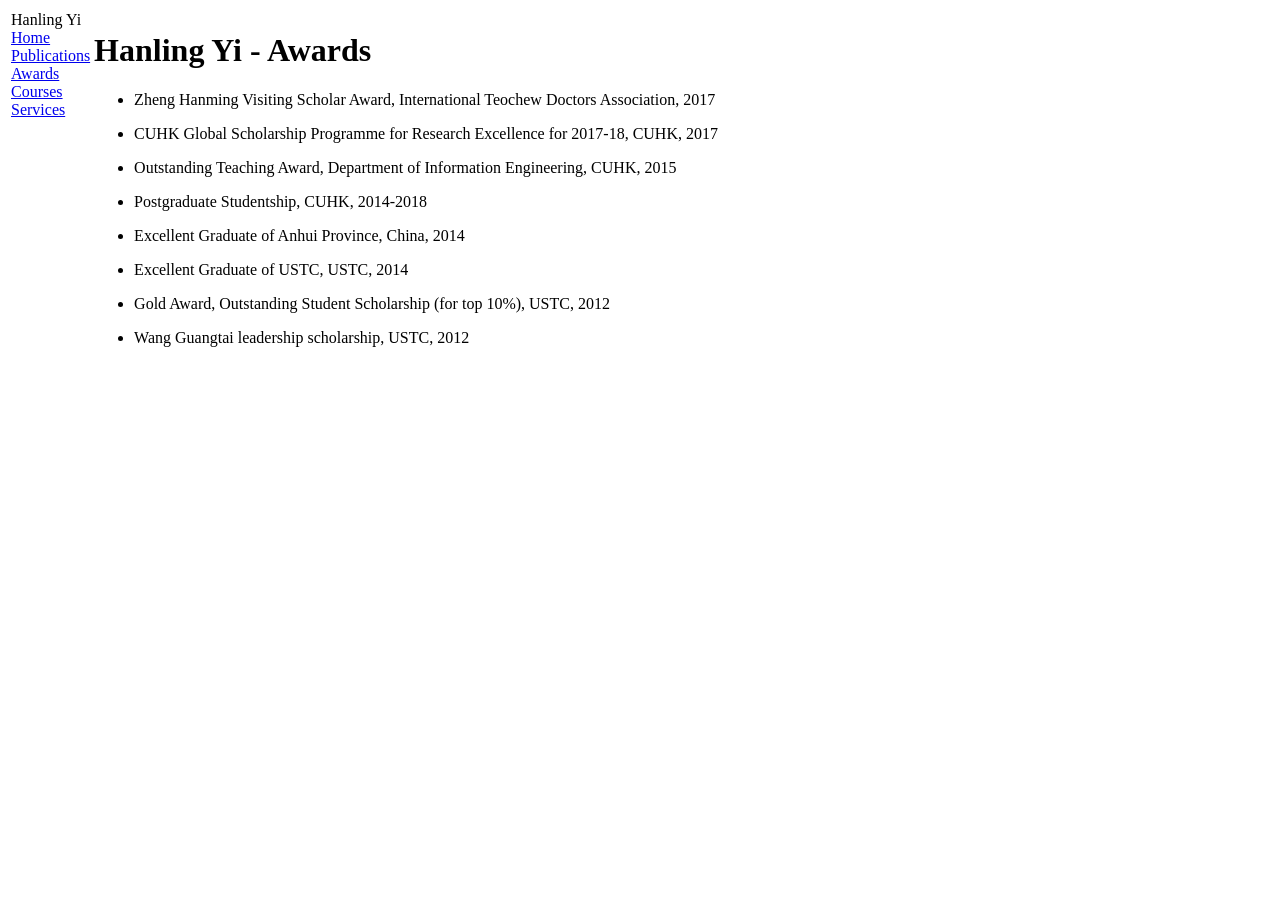
==== awards.html @ 029aaa9a "website ver1" ====
<!DOCTYPE html PUBLIC "-//W3C//DTD XHTML 1.1//EN"
  "http://www.w3.org/TR/xhtml11/DTD/xhtml11.dtd">
<html xmlns="http://www.w3.org/1999/xhtml" xml:lang="en">
<head>
<meta name="generator" content="jemdoc, see http://jemdoc.jaboc.net/" />
<meta http-equiv="Content-Type" content="text/html;charset=utf-8" />
<link rel="stylesheet" href="jemdoc.css" type="text/css" />
<title>Hanling Yi - Awards</title>
</head>
<body>
<table summary="Table for page layout." id="tlayout">
<tr valign="top">
<td id="layout-menu">
<div class="menu-category">Hanling Yi</div>
<div class="menu-item"><a href="index.html">Home</a></div>
<div class="menu-item"><a href="publications.html">Publications</a></div>
<div class="menu-item"><a href="awards.html" class="current">Awards</a></div>
<div class="menu-item"><a href="courses.html">Courses</a></div>
<div class="menu-item"><a href="services.html">Services</a></div>
</td>
<td id="layout-content">
<div id="toptitle">
<h1>Hanling Yi - Awards</h1>
</div>
<ul>
<li><p>Zheng Hanming Visiting Scholar Award, International Teochew Doctors Association, 2017</p>
</li>
<li><p>CUHK Global Scholarship Programme for Research Excellence for 2017-18, CUHK, 2017</p>
</li>
<li><p>Outstanding Teaching Award, Department of Information Engineering, CUHK, 2015</p>
</li>
<li><p>Postgraduate Studentship, CUHK, 2014-2018</p>
</li>
<li><p>Excellent Graduate of Anhui Province, China, 2014</p>
</li>
<li><p>Excellent Graduate of USTC, USTC, 2014</p>
</li>
<li><p>Gold Award, Outstanding Student Scholarship (for top 10%), USTC, 2012</p>
</li>
<li><p>Wang Guangtai leadership scholarship, USTC, 2012</p>
</li>
</ul>
<div id="footer">
</div>
</td>
</tr>
</table>
</body>
</html>
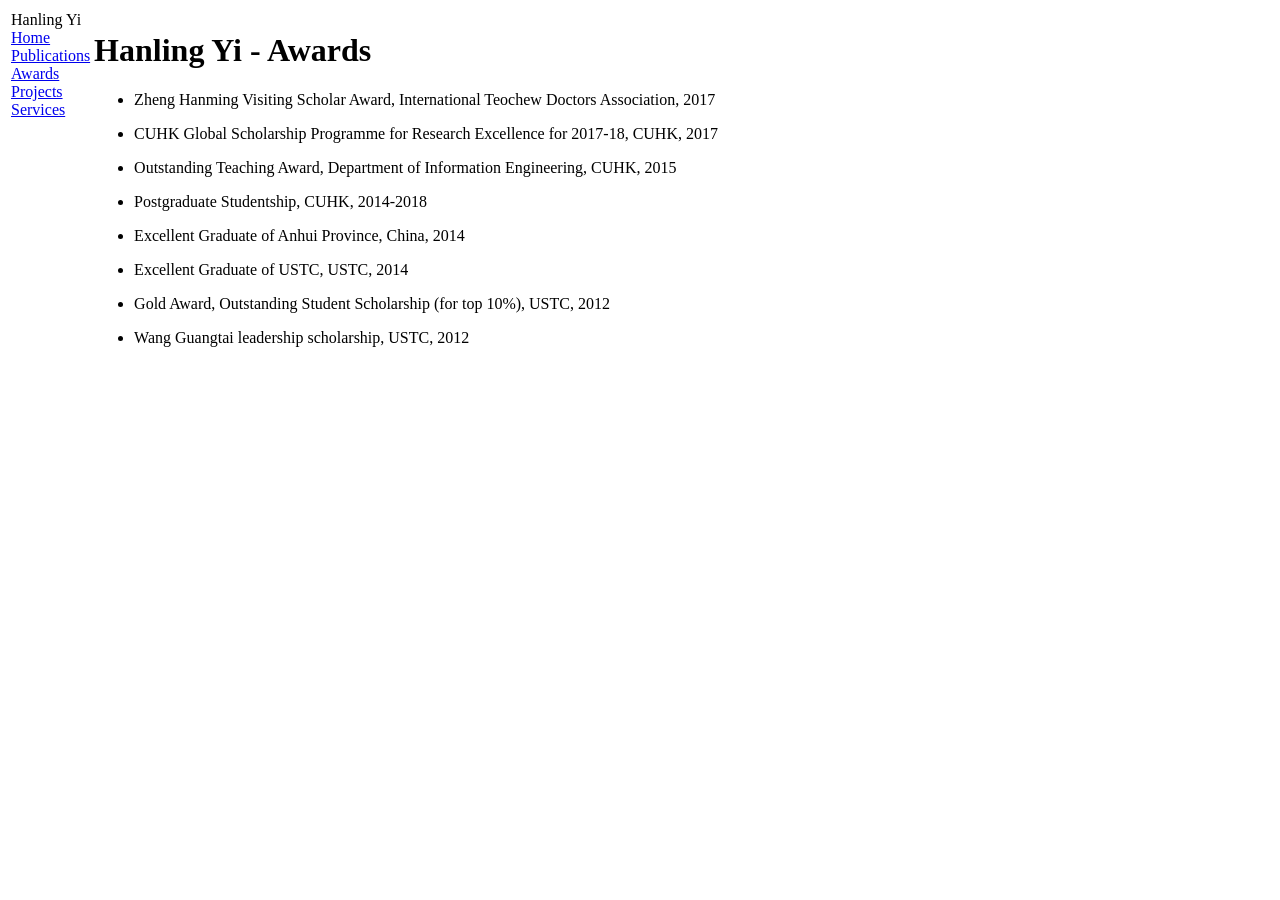
==== commit 3423667a: "website_ver2" ====
--- a/awards.html
+++ b/awards.html
@@ -15,7 +15,7 @@
 <div class="menu-item"><a href="index.html">Home</a></div>
 <div class="menu-item"><a href="publications.html">Publications</a></div>
 <div class="menu-item"><a href="awards.html" class="current">Awards</a></div>
-<div class="menu-item"><a href="courses.html">Courses</a></div>
+<div class="menu-item"><a href="project.html">Projects</a></div>
 <div class="menu-item"><a href="services.html">Services</a></div>
 </td>
 <td id="layout-content">
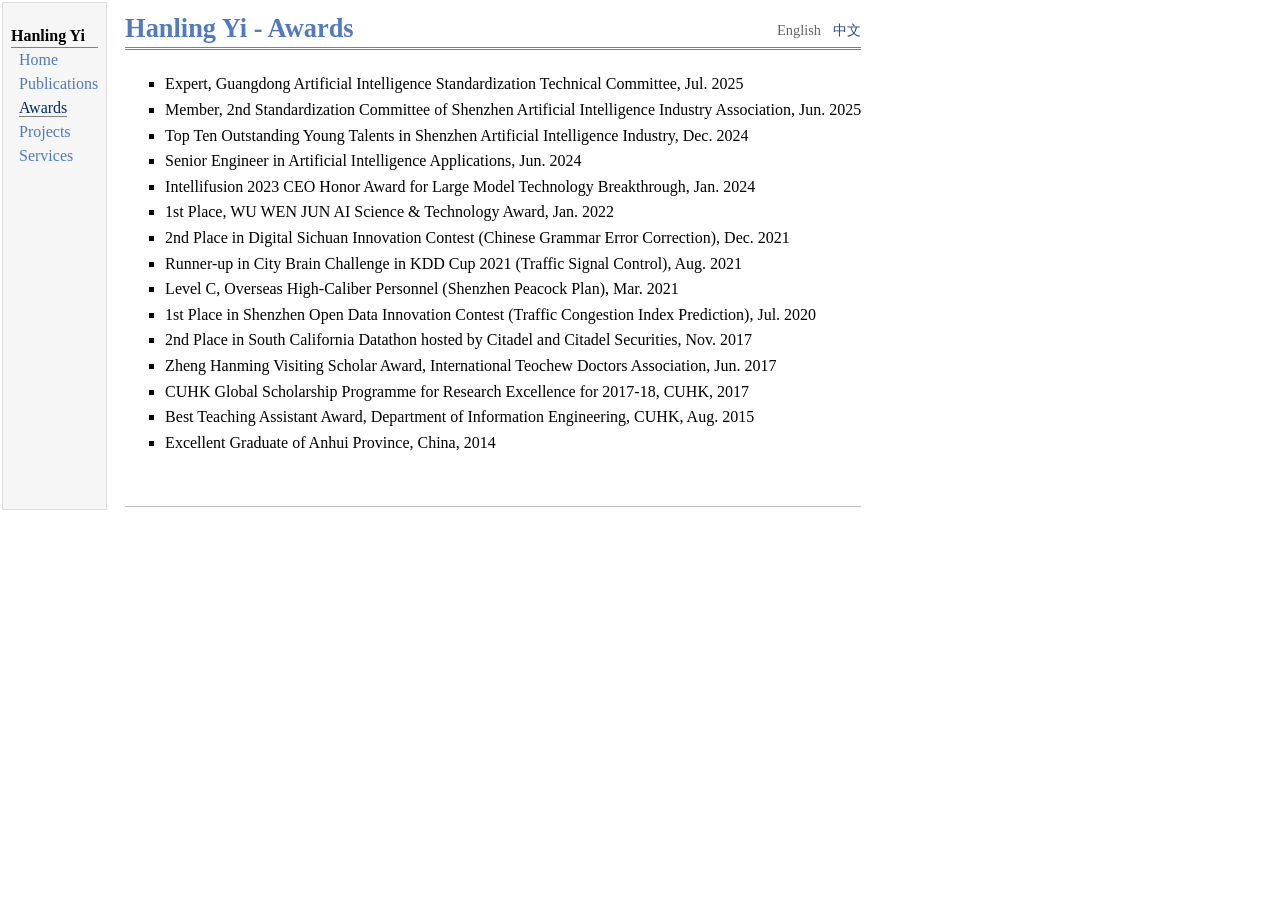
==== commit 2974c60d: "update website" ====
--- a/awards.html
+++ b/awards.html
@@ -20,24 +20,39 @@
 </td>
 <td id="layout-content">
 <div id="toptitle">
+<div class="lang-switch"><span>English</span> <a href="awards_cn.html">中文</a></div>
 <h1>Hanling Yi - Awards</h1>
 </div>
 <ul>
-<li><p>Zheng Hanming Visiting Scholar Award, International Teochew Doctors Association, 2017</p>
+<li><p>Expert, Guangdong Artificial Intelligence Standardization Technical Committee, Jul. 2025</p>
+</li>
+<li><p>Member, 2nd Standardization Committee of Shenzhen Artificial Intelligence Industry Association, Jun. 2025</p>
+</li>
+<li><p>Top Ten Outstanding Young Talents in Shenzhen Artificial Intelligence Industry, Dec. 2024</p>
+</li>
+<li><p>Senior Engineer in Artificial Intelligence Applications, Jun. 2024</p>
+</li>
+<li><p>Intellifusion 2023 CEO Honor Award for Large Model Technology Breakthrough, Jan. 2024</p>
+</li>
+<li><p>1st Place, WU WEN JUN AI Science &amp; Technology Award, Jan. 2022</p>
+</li>
+<li><p>2nd Place in Digital Sichuan Innovation Contest (Chinese Grammar Error Correction), Dec. 2021</p>
+</li>
+<li><p>Runner-up in City Brain Challenge in KDD Cup 2021 (Traffic Signal Control), Aug. 2021</p>
+</li>
+<li><p>Level C, Overseas High-Caliber Personnel (Shenzhen Peacock Plan), Mar. 2021</p>
+</li>
+<li><p>1st Place in Shenzhen Open Data Innovation Contest (Traffic Congestion Index Prediction), Jul. 2020</p>
+</li>
+<li><p>2nd Place in South California Datathon hosted by Citadel and Citadel Securities, Nov. 2017</p>
+</li>
+<li><p>Zheng Hanming Visiting Scholar Award, International Teochew Doctors Association, Jun. 2017</p>
 </li>
 <li><p>CUHK Global Scholarship Programme for Research Excellence for 2017-18, CUHK, 2017</p>
 </li>
-<li><p>Outstanding Teaching Award, Department of Information Engineering, CUHK, 2015</p>
-</li>
-<li><p>Postgraduate Studentship, CUHK, 2014-2018</p>
+<li><p>Best Teaching Assistant Award, Department of Information Engineering, CUHK, Aug. 2015</p>
 </li>
 <li><p>Excellent Graduate of Anhui Province, China, 2014</p>
-</li>
-<li><p>Excellent Graduate of USTC, USTC, 2014</p>
-</li>
-<li><p>Gold Award, Outstanding Student Scholarship (for top 10%), USTC, 2012</p>
-</li>
-<li><p>Wang Guangtai leadership scholarship, USTC, 2012</p>
 </li>
 </ul>
 <div id="footer">
--- a/jemdoc.css
+++ b/jemdoc.css
@@ -0,0 +1,384 @@
+/* Default css file for jemdoc. */
+
+table#tlayout {
+    border: none;
+    border-collapse: separate;
+    background: white;
+}
+
+body {
+	background: white;
+	font-family: Georgia, serif;
+	padding-bottom: 8px;
+	margin: 0;
+}
+
+#layout-menu {
+	background: #f6f6f6;
+	border: 1px solid #dddddd;
+	padding-top: 0.5em;
+	padding-left: 8px;
+	padding-right: 8px;
+	font-size: 1.0em;
+	width: auto;
+	white-space: nowrap;
+    text-align: left;
+    vertical-align: top;
+}
+
+#layout-menu td {
+	background: #f4f4f4;
+    vertical-align: top;
+}
+
+#layout-content {
+	padding-top: 0.0em;
+	padding-left: 1.0em;
+	padding-right: 1.0em;
+    border: none;
+    background: white;
+    text-align: left;
+    vertical-align: top;
+}
+
+#layout-menu a {
+	line-height: 1.5em;
+	margin-left: 0.5em;
+}
+
+tt {
+    background: #ffffdd;
+}
+
+pre, tt {
+	font-size: 90%;
+	font-family: monaco, monospace;
+}
+
+a, a > tt {
+	color: #224b8d;
+	text-decoration: none;
+}
+
+a:hover {
+	border-bottom: 1px gray dotted;
+}
+
+#layout-menu a.current:link, #layout-menu a.current:visited {
+	color: #022b6d;
+	border-bottom: 1px gray solid;
+}
+#layout-menu a:link, #layout-menu a:visited, #layout-menu a:hover {
+	color: #527bbd;
+	text-decoration: none;
+}
+#layout-menu a:hover {
+	text-decoration: none;
+}
+
+div.menu-category {
+	border-bottom: 1px solid gray;
+	margin-top: 0.8em;
+	padding-top: 0.2em;
+	padding-bottom: 0.1em;
+	font-weight: bold;
+}
+
+div.menu-item {
+	padding-left: 16px;
+	text-indent: -16px;
+}
+
+div#toptitle {
+	padding-bottom: 0.2em;
+	margin-bottom: 1.5em;
+	border-bottom: 3px double gray;
+	position: relative;
+}
+
+/* Reduce space if we begin the page with a title. */
+div#toptitle + h2, div#toptitle + h3 {
+	margin-top: -0.7em;
+}
+
+div#subtitle {
+	margin-top: 0.0em;
+	margin-bottom: 0.0em;
+	padding-top: 0em;
+	padding-bottom: 0.1em;
+}
+
+div.lang-switch {
+	position: absolute;
+	right: 0;
+	top: 0.4em;
+	font-size: 90%;
+}
+
+div.lang-switch a,
+div.lang-switch span {
+	margin-left: 0.6em;
+}
+
+div.lang-switch span {
+	color: #666666;
+}
+
+em {
+	font-style: italic;
+}
+
+strong {
+	font-weight: bold;
+}
+
+
+h1, h2, h3 {
+	color: #527bbd;
+	margin-top: 0.7em;
+	margin-bottom: 0.3em;
+	padding-bottom: 0.2em;
+	line-height: 1.0;
+	padding-top: 0.5em;
+	border-bottom: 1px solid #aaaaaa;
+}
+
+h1 {
+	font-size: 165%;
+}
+
+h2 {
+	padding-top: 0.8em;
+	font-size: 125%;
+}
+
+h2 + h3 {
+    padding-top: 0.2em;
+}
+
+h3 {
+	font-size: 110%;
+	border-bottom: none;
+}
+
+p {
+	margin-top: 0.0em;
+	margin-bottom: 0.8em;
+	padding: 0;
+	line-height: 1.3;
+}
+
+pre {
+	padding: 0;
+	margin: 0;
+}
+
+div#footer {
+	font-size: small;
+	border-top: 1px solid #c0c0c0;
+	padding-top: 0.1em;
+	margin-top: 4.0em;
+	color: #c0c0c0;
+}
+
+div#footer a {
+	color: #80a0b0;
+}
+
+div#footer-text {
+	float: left;
+	padding-bottom: 8px;
+}
+
+ul, ol, dl {
+	margin-top: 0.2em;
+	padding-top: 0;
+	margin-bottom: 0.8em;
+}
+
+dt {
+	margin-top: 0.5em;
+	margin-bottom: 0;
+}
+
+dl {
+	margin-left: 20px;
+}
+
+dd {
+	color: #222222;
+}
+
+dd > *:first-child {
+	margin-top: 0;
+}
+
+ul {
+	list-style-position: outside;
+	list-style-type: square;
+}
+
+p + ul, p + ol {
+	margin-top: -0.5em;
+}
+
+li ul, li ol {
+	margin-top: -0.3em;
+}
+
+ol {
+	list-style-position: outside;
+	list-style-type: decimal;
+}
+
+li p, dd p {
+	margin-bottom: 0.3em;
+}
+
+
+ol ol {
+	list-style-type: lower-alpha;
+}
+
+ol ol ol {
+	list-style-type: lower-roman;
+}
+
+p + div.codeblock {
+	margin-top: -0.6em;
+}
+
+div.codeblock, div.infoblock {
+	margin-right: 0%;
+	margin-top: 1.2em;
+	margin-bottom: 1.3em;
+}
+
+div.blocktitle {
+	font-weight: bold;
+	color: #cd7b62;
+	margin-top: 1.2em;
+	margin-bottom: 0.1em;
+}
+
+div.blockcontent {
+	border: 1px solid silver;
+	padding: 0.3em 0.5em;
+}
+
+div.infoblock > div.blockcontent {
+	background: #ffffee;
+}
+
+div.blockcontent p + ul, div.blockcontent p + ol {
+	margin-top: 0.4em;
+}
+
+div.infoblock p {
+	margin-bottom: 0em;
+}
+
+div.infoblock li p, div.infoblock dd p {
+	margin-bottom: 0.5em;
+}
+
+div.infoblock p + p {
+	margin-top: 0.8em;
+}
+
+div.codeblock > div.blockcontent {
+	background: #f6f6f6;
+}
+
+span.pycommand {
+	color: #000070;
+}
+
+span.statement {
+	color: #008800;
+}
+span.builtin {
+	color: #000088;
+}
+span.special {
+	color: #990000;
+}
+span.operator {
+	color: #880000;
+}
+span.error {
+	color: #aa0000;
+}
+span.comment, span.comment > *, span.string, span.string > * {
+	color: #606060;
+}
+
+@media print {
+	#layout-menu { display: none; }
+}
+
+#fwtitle {
+	margin: 2px;
+}
+
+#fwtitle #toptitle {
+	padding-left: 0.5em;
+	margin-bottom: 0.5em;
+}
+
+#layout-content h1:first-child, #layout-content h2:first-child, #layout-content h3:first-child {
+	margin-top: -0.7em;
+}
+
+div#toptitle h1, #layout-content div#toptitle h1 {
+	margin-bottom: 0.0em;
+	padding-bottom: 0.1em;
+	padding-top: 0;
+	margin-top: 0.5em;
+	border-bottom: none;
+}
+
+img.eq {
+	padding: 0;
+	padding-left: 0.1em;
+	padding-right: 0.1em;
+	margin: 0;
+}
+
+img.eqwl {
+	padding-left: 2em;
+	padding-top: 0.6em;
+	padding-bottom: 0.2em;
+	margin: 0;
+}
+
+table {
+    border: 2px solid black;
+    border-collapse: collapse;
+}
+
+td {
+    padding: 2px;
+    padding-left: 0.5em;
+    padding-right: 0.5em;
+    text-align: center;
+    border: 1px solid gray;
+}
+
+table + table {
+    margin-top: 1em;
+}
+
+tr.heading {
+    font-weight: bold;
+    border-bottom: 2px solid black;
+}
+
+img {
+    border: none;
+}
+
+table.imgtable, table.imgtable td {
+    border: none;
+    text-align: left;
+}
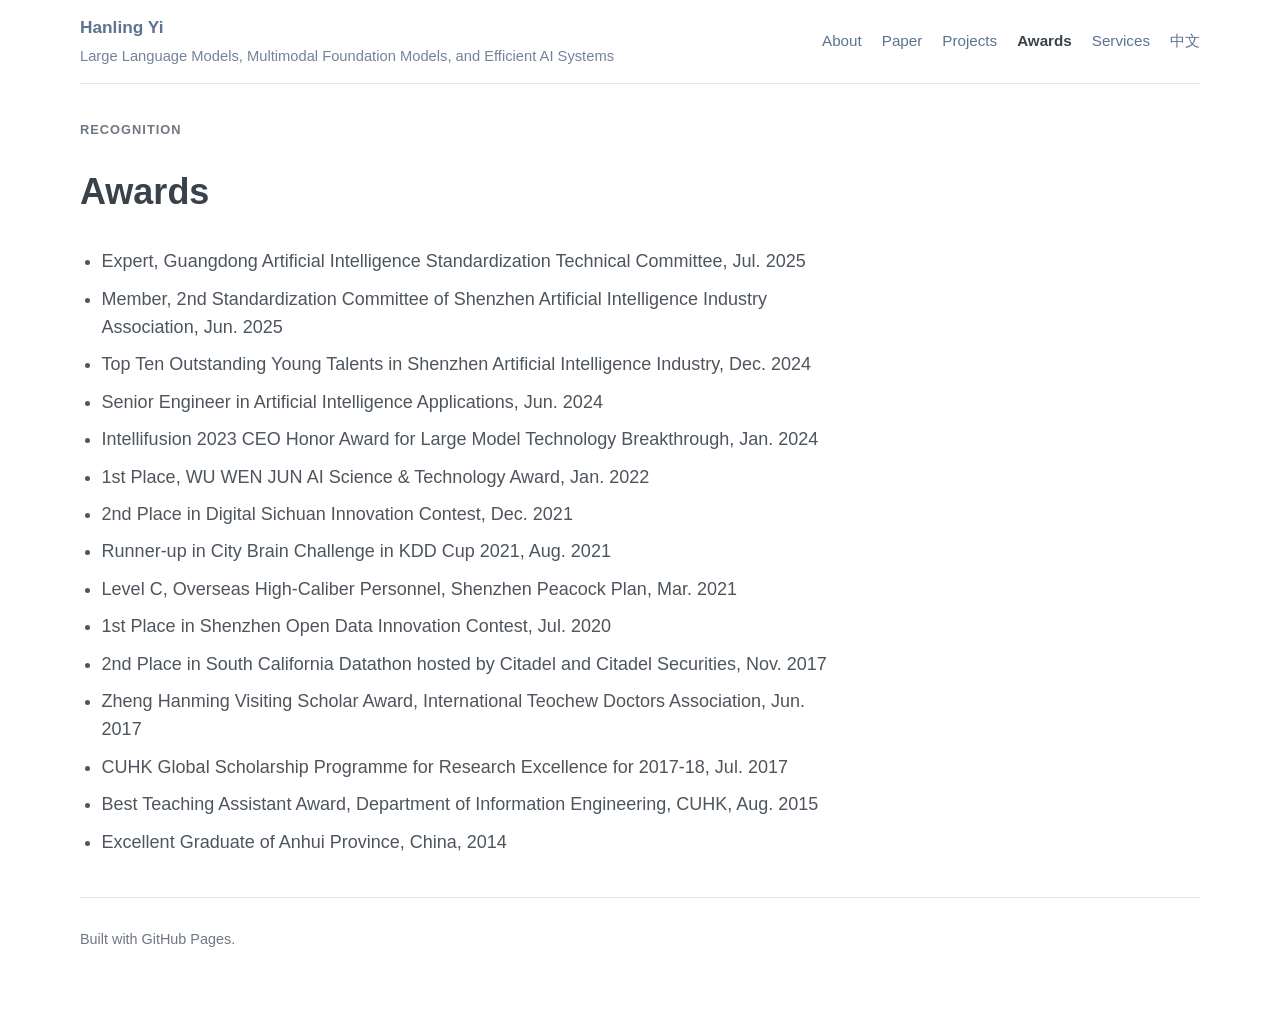
==== commit fdc8cfe0: "change style" ====
--- a/awards.html
+++ b/awards.html
@@ -1,64 +1,53 @@
-<!DOCTYPE html PUBLIC "-//W3C//DTD XHTML 1.1//EN"
-  "http://www.w3.org/TR/xhtml11/DTD/xhtml11.dtd">
-<html xmlns="http://www.w3.org/1999/xhtml" xml:lang="en">
+<!doctype html>
+<html lang="en">
 <head>
-<meta name="generator" content="jemdoc, see http://jemdoc.jaboc.net/" />
-<meta http-equiv="Content-Type" content="text/html;charset=utf-8" />
-<link rel="stylesheet" href="jemdoc.css" type="text/css" />
-<title>Hanling Yi - Awards</title>
+  <meta charset="utf-8">
+  <meta name="viewport" content="width=device-width, initial-scale=1">
+  <title>Awards | Hanling Yi</title>
+  <link rel="stylesheet" href="modern.css">
 </head>
 <body>
-<table summary="Table for page layout." id="tlayout">
-<tr valign="top">
-<td id="layout-menu">
-<div class="menu-category">Hanling Yi</div>
-<div class="menu-item"><a href="index.html">Home</a></div>
-<div class="menu-item"><a href="publications.html">Publications</a></div>
-<div class="menu-item"><a href="awards.html" class="current">Awards</a></div>
-<div class="menu-item"><a href="project.html">Projects</a></div>
-<div class="menu-item"><a href="services.html">Services</a></div>
-</td>
-<td id="layout-content">
-<div id="toptitle">
-<div class="lang-switch"><span>English</span> <a href="awards_cn.html">中文</a></div>
-<h1>Hanling Yi - Awards</h1>
-</div>
-<ul>
-<li><p>Expert, Guangdong Artificial Intelligence Standardization Technical Committee, Jul. 2025</p>
-</li>
-<li><p>Member, 2nd Standardization Committee of Shenzhen Artificial Intelligence Industry Association, Jun. 2025</p>
-</li>
-<li><p>Top Ten Outstanding Young Talents in Shenzhen Artificial Intelligence Industry, Dec. 2024</p>
-</li>
-<li><p>Senior Engineer in Artificial Intelligence Applications, Jun. 2024</p>
-</li>
-<li><p>Intellifusion 2023 CEO Honor Award for Large Model Technology Breakthrough, Jan. 2024</p>
-</li>
-<li><p>1st Place, WU WEN JUN AI Science &amp; Technology Award, Jan. 2022</p>
-</li>
-<li><p>2nd Place in Digital Sichuan Innovation Contest (Chinese Grammar Error Correction), Dec. 2021</p>
-</li>
-<li><p>Runner-up in City Brain Challenge in KDD Cup 2021 (Traffic Signal Control), Aug. 2021</p>
-</li>
-<li><p>Level C, Overseas High-Caliber Personnel (Shenzhen Peacock Plan), Mar. 2021</p>
-</li>
-<li><p>1st Place in Shenzhen Open Data Innovation Contest (Traffic Congestion Index Prediction), Jul. 2020</p>
-</li>
-<li><p>2nd Place in South California Datathon hosted by Citadel and Citadel Securities, Nov. 2017</p>
-</li>
-<li><p>Zheng Hanming Visiting Scholar Award, International Teochew Doctors Association, Jun. 2017</p>
-</li>
-<li><p>CUHK Global Scholarship Programme for Research Excellence for 2017-18, CUHK, 2017</p>
-</li>
-<li><p>Best Teaching Assistant Award, Department of Information Engineering, CUHK, Aug. 2015</p>
-</li>
-<li><p>Excellent Graduate of Anhui Province, China, 2014</p>
-</li>
-</ul>
-<div id="footer">
-</div>
-</td>
-</tr>
-</table>
+  <div class="site-shell">
+    <header class="site-header">
+      <div class="brand-block">
+        <a class="site-title" href="index.html">Hanling Yi</a>
+        <p class="site-tagline">Large Language Models, Multimodal Foundation Models, and Efficient AI Systems</p>
+      </div>
+      <nav class="site-nav" aria-label="Primary">
+        <a href="index.html">About</a>
+        <a href="publications.html">Paper</a>
+        <a href="project.html">Projects</a>
+        <a class="current" href="awards.html">Awards</a>
+        <a href="services.html">Services</a>
+        <a href="awards_cn.html">中文</a>
+      </nav>
+    </header>
+    <main class="content-wrap page-body">
+      <header class="page-header">
+        <p class="section-kicker">Recognition</p>
+        <h1>Awards</h1>
+      </header>
+      <article class="markdown-body content-card">
+        <ul>
+          <li>Expert, Guangdong Artificial Intelligence Standardization Technical Committee, Jul. 2025</li>
+          <li>Member, 2nd Standardization Committee of Shenzhen Artificial Intelligence Industry Association, Jun. 2025</li>
+          <li>Top Ten Outstanding Young Talents in Shenzhen Artificial Intelligence Industry, Dec. 2024</li>
+          <li>Senior Engineer in Artificial Intelligence Applications, Jun. 2024</li>
+          <li>Intellifusion 2023 CEO Honor Award for Large Model Technology Breakthrough, Jan. 2024</li>
+          <li>1st Place, WU WEN JUN AI Science &amp; Technology Award, Jan. 2022</li>
+          <li>2nd Place in Digital Sichuan Innovation Contest, Dec. 2021</li>
+          <li>Runner-up in City Brain Challenge in KDD Cup 2021, Aug. 2021</li>
+          <li>Level C, Overseas High-Caliber Personnel, Shenzhen Peacock Plan, Mar. 2021</li>
+          <li>1st Place in Shenzhen Open Data Innovation Contest, Jul. 2020</li>
+          <li>2nd Place in South California Datathon hosted by Citadel and Citadel Securities, Nov. 2017</li>
+          <li>Zheng Hanming Visiting Scholar Award, International Teochew Doctors Association, Jun. 2017</li>
+          <li>CUHK Global Scholarship Programme for Research Excellence for 2017-18, Jul. 2017</li>
+          <li>Best Teaching Assistant Award, Department of Information Engineering, CUHK, Aug. 2015</li>
+          <li>Excellent Graduate of Anhui Province, China, 2014</li>
+        </ul>
+      </article>
+    </main>
+    <footer class="site-footer"><p>Built with GitHub Pages.</p></footer>
+  </div>
 </body>
 </html>
--- a/modern.css
+++ b/modern.css
@@ -0,0 +1,302 @@
+:root {
+  --bg: #ffffff;
+  --text: #4e555d;
+  --heading: #39424a;
+  --muted: #6f7782;
+  --line: #e5e8eb;
+  --accent: #b33a2b;
+  --panel: #ffffff;
+  --max-width: 1120px;
+  --sidebar-width: 245px;
+}
+
+* {
+  box-sizing: border-box;
+}
+
+html {
+  scroll-behavior: smooth;
+  scroll-padding-top: 5.5rem;
+}
+
+body {
+  margin: 0;
+  background: var(--bg);
+  color: var(--text);
+  font-family: -apple-system, BlinkMacSystemFont, "Segoe UI", Helvetica, Arial, "Noto Sans SC", sans-serif;
+  font-size: 18px;
+  line-height: 1.55;
+}
+
+a {
+  color: var(--accent);
+  text-decoration: none;
+}
+
+a:hover,
+a:focus {
+  text-decoration: underline;
+}
+
+.site-shell {
+  width: min(calc(100% - 2rem), var(--max-width));
+  margin: 0 auto;
+  padding-bottom: 3rem;
+}
+
+.site-header {
+  position: sticky;
+  top: 0;
+  z-index: 20;
+  display: flex;
+  align-items: center;
+  justify-content: space-between;
+  gap: 2rem;
+  padding: 0.9rem 0 1rem;
+  background: rgba(255, 255, 255, 0.94);
+  backdrop-filter: blur(10px);
+  border-bottom: 1px solid var(--line);
+}
+
+.brand-block {
+  min-width: 0;
+}
+
+.site-title {
+  color: #5c7391;
+  font-size: 1.08rem;
+  font-weight: 700;
+}
+
+.site-title:hover {
+  text-decoration: none;
+}
+
+.site-tagline {
+  margin: 0.15rem 0 0;
+  color: #73839a;
+  font-size: 0.92rem;
+}
+
+.site-nav {
+  display: flex;
+  flex-wrap: wrap;
+  gap: 1.25rem;
+  justify-content: flex-end;
+  font-size: 0.95rem;
+}
+
+.site-nav a {
+  color: #5c7391;
+}
+
+.site-nav a.current {
+  color: var(--heading);
+  font-weight: 700;
+}
+
+.content-wrap {
+  padding-top: 2.2rem;
+}
+
+.home-layout {
+  display: grid;
+  grid-template-columns: var(--sidebar-width) minmax(0, 1fr);
+  gap: 3.2rem;
+  align-items: start;
+}
+
+.profile-sidebar {
+  position: sticky;
+  top: 5.7rem;
+}
+
+.profile-photo {
+  display: block;
+  width: 170px;
+  height: 170px;
+  border-radius: 50%;
+  object-fit: cover;
+  border: 6px solid var(--panel);
+  box-shadow: 0 0 0 1px var(--line);
+  margin-bottom: 0.9rem;
+}
+
+.profile-name {
+  margin: 0 0 0.25rem;
+  color: var(--heading);
+  font-size: 1.9rem;
+  line-height: 1.15;
+}
+
+.profile-role,
+.profile-affiliation,
+.profile-meta {
+  margin: 0 0 0.55rem;
+  color: var(--muted);
+  font-size: 0.95rem;
+}
+
+.profile-meta {
+  display: flex;
+  align-items: center;
+  gap: 0.45rem;
+}
+
+.meta-icon {
+  width: 1.05rem;
+  min-width: 1.05rem;
+  height: 1.05rem;
+  color: #5c7391;
+}
+
+.profile-links {
+  list-style: none;
+  padding: 0;
+  margin: 1rem 0 0;
+}
+
+.profile-links li {
+  margin-bottom: 0.65rem;
+}
+
+.profile-links a {
+  display: inline-flex;
+  align-items: center;
+  gap: 0.55rem;
+  color: var(--text);
+  font-size: 0.95rem;
+}
+
+.profile-links a:hover {
+  color: var(--accent);
+  text-decoration: none;
+}
+
+.link-icon {
+  display: inline-grid;
+  place-items: center;
+  width: 1.35rem;
+  height: 1.35rem;
+  border: 1px solid var(--line);
+  border-radius: 999px;
+  color: #5c7391;
+  font-size: 0.75rem;
+  font-weight: 700;
+}
+
+.markdown-body,
+.page-body {
+  min-width: 0;
+}
+
+.markdown-body h2,
+.page-header h1 {
+  color: var(--heading);
+}
+
+.markdown-body h2 {
+  margin: 0 0 0.9rem;
+  font-size: 2rem;
+  line-height: 1.2;
+}
+
+.markdown-body h2:not(:first-child) {
+  margin-top: 2.2rem;
+}
+
+.markdown-body p,
+.markdown-body ul,
+.markdown-body ol {
+  margin: 0 0 1rem;
+  max-width: 47rem;
+}
+
+.markdown-body ul,
+.markdown-body ol {
+  padding-left: 1.35rem;
+}
+
+.markdown-body li {
+  margin-bottom: 0.6rem;
+}
+
+.markdown-body strong,
+.markdown-body b {
+  color: var(--heading);
+}
+
+.page-header {
+  margin-bottom: 1.8rem;
+}
+
+.section-kicker {
+  margin: 0 0 0.45rem;
+  color: var(--muted);
+  font-size: 0.8rem;
+  font-weight: 700;
+  letter-spacing: 0.08em;
+  text-transform: uppercase;
+}
+
+.lead {
+  margin: 0;
+  max-width: 45rem;
+  color: var(--muted);
+  font-size: 1.05rem;
+}
+
+.content-card {
+  max-width: 860px;
+}
+
+.pub-list li {
+  margin-bottom: 0.9rem;
+}
+
+.site-footer {
+  margin-top: 2.5rem;
+  padding-top: 1rem;
+  border-top: 1px solid var(--line);
+  color: var(--muted);
+  font-size: 0.9rem;
+}
+
+@media (max-width: 900px) {
+  .site-header,
+  .home-layout {
+    display: grid;
+    grid-template-columns: 1fr;
+  }
+
+  .site-nav {
+    justify-content: flex-start;
+  }
+
+  .profile-sidebar {
+    position: static;
+  }
+}
+
+@media (max-width: 640px) {
+  body {
+    font-size: 17px;
+  }
+
+  .site-shell {
+    width: min(calc(100% - 1.2rem), var(--max-width));
+  }
+
+  .site-nav {
+    gap: 0.85rem 1rem;
+  }
+
+  .profile-photo {
+    width: 150px;
+    height: 150px;
+  }
+
+  .markdown-body h2 {
+    font-size: 1.7rem;
+  }
+}
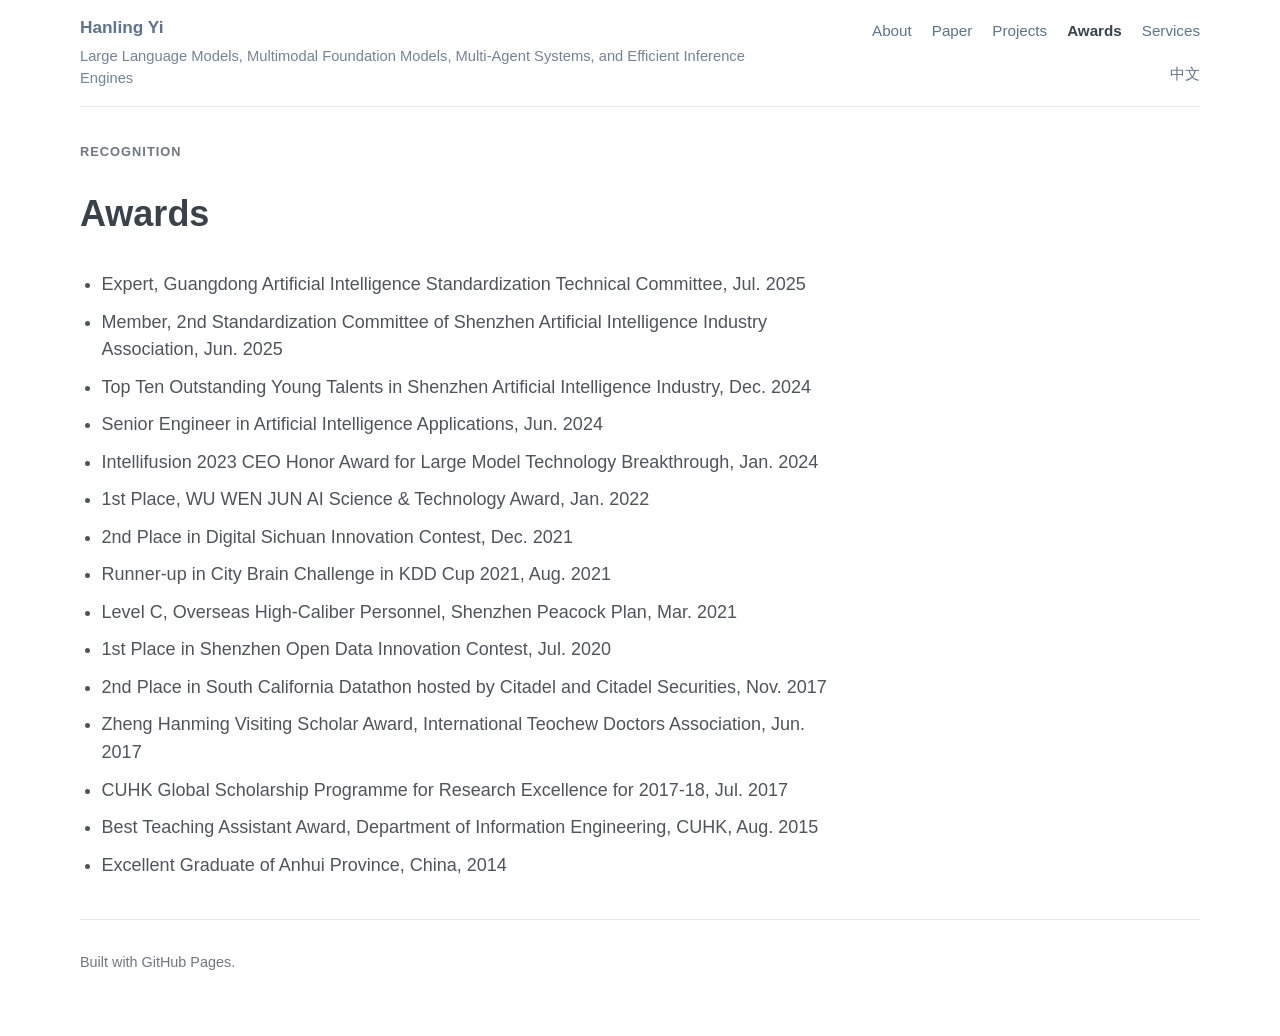
==== commit 99dd9454: "add image and related articles" ====
--- a/awards.html
+++ b/awards.html
@@ -11,7 +11,7 @@
     <header class="site-header">
       <div class="brand-block">
         <a class="site-title" href="index.html">Hanling Yi</a>
-        <p class="site-tagline">Large Language Models, Multimodal Foundation Models, and Efficient AI Systems</p>
+        <p class="site-tagline">Large Language Models, Multimodal Foundation Models, Multi-Agent Systems, and Efficient Inference Engines</p>
       </div>
       <nav class="site-nav" aria-label="Primary">
         <a href="index.html">About</a>
--- a/modern.css
+++ b/modern.css
@@ -250,6 +250,22 @@
   max-width: 860px;
 }
 
+.project-gallery {
+  display: inline-grid;
+  grid-template-columns: repeat(3, 420px);
+  gap: 0.85rem;
+  margin: 1rem 0 1rem;
+}
+
+.project-gallery img {
+  width: 420px;
+  height: 280px;
+  object-fit: contain;
+  border-radius: 10px;
+  border: 1px solid var(--line);
+  box-shadow: 0 10px 24px rgba(57, 66, 74, 0.08);
+}
+
 .pub-list li {
   margin-bottom: 0.9rem;
 }
@@ -296,6 +312,15 @@
     height: 150px;
   }
 
+  .project-gallery {
+    grid-template-columns: repeat(3, 320px);
+  }
+
+  .project-gallery img {
+    width: 320px;
+    height: 216px;
+  }
+
   .markdown-body h2 {
     font-size: 1.7rem;
   }
